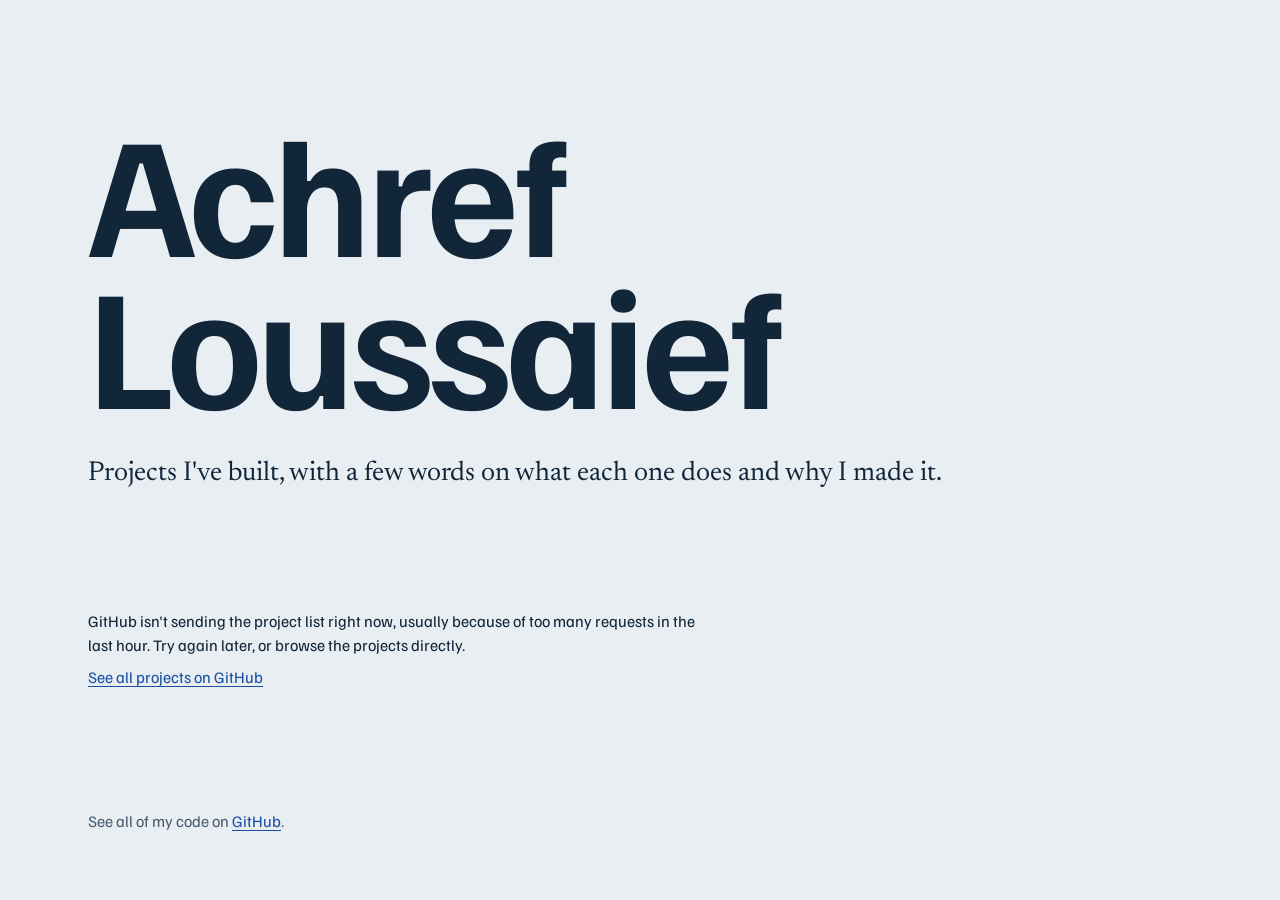
==== index.html @ 9ceb8ac7 "Add files via upload" ====
<!doctype html>
<html lang="en">
<head>
<meta charset="utf-8">
<meta name="viewport" content="width=device-width, initial-scale=1">
<title>Achref Loussaief: projects</title>
<meta name="description" content="Projects by Achref Loussaief, with notes on what each one does.">
<link rel="preconnect" href="https://fonts.googleapis.com">
<link rel="preconnect" href="https://fonts.gstatic.com" crossorigin>
<link href="https://fonts.googleapis.com/css2?family=Familjen+Grotesk:wght@400;500;700&family=Newsreader:ital,opsz,wght@0,6..72,400;1,6..72,400&display=swap" rel="stylesheet">
<style>
  :root {
    color-scheme: light dark;
    --paper: #E8EEF1;
    --ink: #12263A;
    --muted: #4A5D70;
    --line: #C3D0DA;
    --bar: #1F5FBF;
    --link: #1A4FA8;
    --latest: #D9480F;
    --display: "Familjen Grotesk", "Helvetica Neue", Arial, sans-serif;
    --reading: "Newsreader", Georgia, "Times New Roman", serif;
  }
  @media (prefers-color-scheme: dark) {
    :root {
      --paper: #12263A;
      --ink: #E8EEF1;
      --muted: #A9BBCB;
      --line: #2F4660;
      --bar: #7FB0FF;
      --link: #A5C8FF;
      --latest: #FF9A5C;
    }
  }

  * { box-sizing: border-box; }
  html { -webkit-text-size-adjust: 100%; }
  body {
    margin: 0;
    background: var(--paper);
    color: var(--ink);
    font-family: var(--display);
    font-size: 1rem;
    line-height: 1.5;
  }
  a { color: var(--link); text-underline-offset: .18em; }
  a:hover { text-decoration-thickness: 2px; }
  :focus-visible { outline: 3px solid var(--latest); outline-offset: 3px; border-radius: 2px; }

  .page { max-width: 75rem; margin: 0 auto; padding: 0 clamp(1rem, 4vw, 3rem); }

  /* Opening */
  .intro { padding: clamp(3rem, 9vw, 7rem) 0 clamp(2.5rem, 6vw, 4.5rem); }
  h1 {
    margin: 0 0 clamp(1.5rem, 4vw, 2.5rem);
    font-size: clamp(3.5rem, 13.5vw, 11.5rem);
    font-weight: 700;
    line-height: .88;
    letter-spacing: -.025em;
  }
  h1 span { display: block; }
  .lede {
    max-width: 34em;
    margin: 0 0 .75rem;
    font-family: var(--reading);
    font-size: clamp(1.3rem, 2.4vw, 1.7rem);
    line-height: 1.35;
  }
  .summary { margin: 0; color: var(--muted); }

  /* Shared timeline */
  .axis {
    position: sticky;
    top: 0;
    z-index: 2;
    height: 2.25rem;
    background: var(--paper);
    border-bottom: 1px solid var(--ink);
    color: var(--muted);
    font-size: .875rem;
  }
  .axis span { position: absolute; bottom: .35rem; font-variant-numeric: tabular-nums; }
  .axis-title { margin: 0 0 .5rem; font-size: .9375rem; color: var(--muted); }

  /* A project */
  .project { padding-top: clamp(1.75rem, 4vw, 2.75rem); }
  .project-body {
    display: grid;
    grid-template-columns: minmax(0, 5fr) minmax(0, 7fr);
    gap: 1rem clamp(1.5rem, 5vw, 4rem);
    align-items: start;
    margin-bottom: clamp(1.25rem, 3vw, 1.75rem);
  }
  h2 {
    margin: 0 0 .5rem;
    font-size: clamp(1.5rem, 3vw, 2.25rem);
    font-weight: 700;
    line-height: 1.08;
    letter-spacing: -.02em;
    overflow-wrap: anywhere;
  }
  h2 a { color: inherit; text-decoration: none; }
  h2 a:hover { color: var(--link); text-decoration: underline; text-decoration-thickness: 2px; }
  .facts {
    display: flex;
    flex-wrap: wrap;
    gap: .15rem 1rem;
    margin: 0;
    padding: 0;
    list-style: none;
    color: var(--muted);
    font-size: .9375rem;
  }
  .note {
    max-width: 62ch;
    font-family: var(--reading);
    font-size: 1.1875rem;
    line-height: 1.55;
  }
  .note > :first-child { margin-top: 0; }
  .note > :last-child { margin-bottom: 0; }
  .note img { max-width: 100%; height: auto; }

  /* The project's lifespan, drawn on the shared timeline */
  .track { position: relative; height: 1.125rem; border-bottom: 1px solid var(--line); }
  .tick { position: absolute; top: 0; bottom: 0; width: 1px; background: var(--line); }
  .span {
    position: absolute;
    top: .25rem;
    height: .5rem;
    min-width: .5rem;
    border-radius: .25rem;
    background: var(--bar);
    transform-origin: left center;
    animation: draw .9s cubic-bezier(.2, .7, .2, 1) both;
  }
  .span::after {
    content: "";
    position: absolute;
    right: -.0625rem;
    top: -.125rem;
    width: .75rem;
    height: .75rem;
    border-radius: 50%;
    background: var(--latest);
    border: 2px solid var(--paper);
  }
  @keyframes draw { from { transform: scaleX(0); } to { transform: scaleX(1); } }
  @media (prefers-reduced-motion: reduce) { .span { animation: none; } }

  .message { max-width: 38em; padding: 2rem 0; }
  .message p { margin: 0 0 .5rem; }

  footer { padding: clamp(3rem, 7vw, 5rem) 0 2.5rem; color: var(--muted); }
  footer p { margin: 0; }

  @media (max-width: 44rem) {
    .project-body { grid-template-columns: minmax(0, 1fr); }
    .note { font-size: 1.125rem; }
  }
</style>
</head>
<body>

<!--
  ========================================================================
  WRITE YOUR PROJECT EXPLANATIONS HERE
  ========================================================================
  Your repos appear on the page automatically. This list is only for the
  words you want to add. Copy this block inside the template below, once
  per project, and use the repo name exactly as it appears on GitHub:

      <section data-repo="my-repo-name">
        <p>What the project does and why you made it.</p>
        <p>What you learned, or what you'd like to add next.</p>
      </section>

  Projects you explain here appear first, in the order you write them.
  All the others follow, starting with the most recently updated.

  To hide a repo from the page, add this line instead:

      <section data-repo="my-repo-name" data-hide></section>
  ========================================================================
-->
<template id="project-notes">

</template>

<div class="page">
  <header class="intro">
    <!-- Edit your name and introduction here -->
    <h1><span>Achref</span><span>Loussaief</span></h1>
    <p class="lede">Projects I've built, with a few words on what each one does and why I made it.</p>
    <p class="summary" id="summary" aria-live="polite">Loading projects from GitHub…</p>
  </header>

  <main>
    <div id="timeline" hidden>
      <p class="axis-title">Each line runs from the day a project started to its last update, shown by the dot.</p>
      <div class="axis" id="axis" aria-hidden="true"></div>
    </div>
    <div id="projects"></div>
  </main>

  <footer>
    <p>See all of my code on <a href="https://github.com/Achref-LOUSSAIEF">GitHub</a>.</p>
  </footer>
</div>

<script>
  const USERNAME = "Achref-LOUSSAIEF";
  const PROFILE_URL = "https://github.com/" + USERNAME;
  const CACHE_KEY = "repos:" + USERNAME;
  const CACHE_LIFETIME = 60 * 60 * 1000; // GitHub limits how often a visitor can ask, so reuse answers for an hour

  const summary = document.getElementById("summary");
  const list = document.getElementById("projects");

  function el(tag, props, ...children) {
    const node = Object.assign(document.createElement(tag), props || {});
    node.append(...children);
    return node;
  }

  function monthYear(date) {
    return date.toLocaleDateString("en-GB", { month: "short", year: "numeric" });
  }

  function readCache() {
    try { return JSON.parse(localStorage.getItem(CACHE_KEY)); } catch (e) { return null; }
  }

  function writeCache(repos) {
    try { localStorage.setItem(CACHE_KEY, JSON.stringify({ savedAt: Date.now(), repos })); } catch (e) { /* the page works without it */ }
  }

  async function fetchRepos() {
    const repos = [];
    for (let page = 1; ; page++) {
      const response = await fetch(
        "https://api.github.com/users/" + USERNAME + "/repos?per_page=100&sort=pushed&page=" + page,
        { headers: { Accept: "application/vnd.github+json" } }
      );
      if (!response.ok) throw new Error("GitHub responded with " + response.status);
      const batch = await response.json();
      for (const r of batch) {
        repos.push({
          name: r.name,
          description: r.description,
          url: r.html_url,
          homepage: r.homepage,
          language: r.language,
          stars: r.stargazers_count,
          fork: r.fork,
          archived: r.archived,
          created: r.created_at,
          pushed: r.pushed_at
        });
      }
      if (batch.length < 100) return repos;
    }
  }

  async function loadRepos() {
    const cached = readCache();
    if (cached && Date.now() - cached.savedAt < CACHE_LIFETIME) return cached.repos;
    try {
      const repos = await fetchRepos();
      writeCache(repos);
      return repos;
    } catch (error) {
      if (cached) return cached.repos;
      throw error;
    }
  }

  function readNotes() {
    const notes = new Map();
    document.getElementById("project-notes").content.querySelectorAll("[data-repo]").forEach((section) => {
      notes.set(section.dataset.repo.trim().toLowerCase(), section);
    });
    return notes;
  }

  function isWebAddress(value) {
    return /^https?:\/\//i.test(value || "");
  }

  function renderProject(repo, note, range) {
    const facts = el("ul", { className: "facts" });
    const addFact = (...content) => facts.append(el("li", null, ...content));
    if (repo.language) addFact(repo.language);
    if (repo.stars > 0) addFact(repo.stars + (repo.stars === 1 ? " star" : " stars"));
    if (repo.pushed) addFact("Updated " + monthYear(new Date(repo.pushed)));
    if (repo.archived) addFact("Archived");
    if (isWebAddress(repo.homepage)) addFact(el("a", { href: repo.homepage, textContent: "Open live site" }));

    const words = el("div", { className: "note" });
    if (note && note.textContent.trim()) words.append(...Array.from(note.childNodes, (n) => n.cloneNode(true)));
    else if (repo.description) words.append(el("p", { textContent: repo.description }));

    const article = el("article", { className: "project" },
      el("div", { className: "project-body" },
        el("div", null,
          el("h2", null, el("a", { href: repo.url, textContent: repo.name })),
          facts
        ),
        words
      )
    );

    if (range && repo.created && repo.pushed) {
      const start = new Date(repo.created);
      const end = new Date(repo.pushed);
      const track = el("div", { className: "track", role: "img" });
      track.setAttribute("aria-label", "Started " + monthYear(start) + ", last updated " + monthYear(end));
      range.years.forEach((y) => {
        const tick = el("div", { className: "tick" });
        tick.style.left = y.left + "%";
        track.append(tick);
      });
      const span = el("div", { className: "span" });
      span.style.left = range.position(start) + "%";
      span.style.width = Math.max(0, range.position(end) - range.position(start)) + "%";
      track.append(span);
      article.append(track);
    }
    return article;
  }

  function buildRange(repos) {
    const starts = repos.map((r) => new Date(r.created).getTime());
    const firstYear = new Date(Math.min(...starts)).getFullYear();
    const from = new Date(firstYear, 0, 1).getTime();
    const to = Date.now();
    const position = (date) => Math.min(100, Math.max(0, ((date.getTime() - from) / (to - from)) * 100));
    const years = [];
    for (let y = firstYear; y <= new Date(to).getFullYear(); y++) {
      years.push({ year: y, left: position(new Date(y, 0, 1)) });
    }
    return { years, position, firstYear };
  }

  function renderAxis(range) {
    const axis = document.getElementById("axis");
    const step = Math.ceil(range.years.length / 7);
    range.years.forEach((y, i) => {
      if (i % step !== 0 || y.left > 93) return;
      const label = el("span", { textContent: y.year });
      label.style.left = y.left + "%";
      axis.append(label);
    });
    document.getElementById("timeline").hidden = false;
  }

  function showFailure(notes) {
    summary.textContent = "";
    const message = el("div", { className: "message" },
      el("p", { textContent: "GitHub isn't sending the project list right now, usually because of too many requests in the last hour. Try again later, or browse the projects directly." }),
      el("p", null, el("a", { href: PROFILE_URL + "?tab=repositories", textContent: "See all projects on GitHub" }))
    );
    list.append(message);
    notes.forEach((note, key) => {
      if (note.hasAttribute("data-hide")) return;
      const name = note.dataset.repo.trim();
      list.append(renderProject({ name, url: PROFILE_URL + "/" + name }, note, null));
    });
  }

  async function start() {
    const notes = readNotes();
    let repos;
    try {
      repos = await loadRepos();
    } catch (error) {
      console.warn(error);
      showFailure(notes);
      return;
    }

    const ownSite = (USERNAME + ".github.io").toLowerCase();
    const visible = repos.filter((r) => {
      const key = r.name.toLowerCase();
      if (r.fork || key === ownSite) return false;
      const note = notes.get(key);
      return !(note && note.hasAttribute("data-hide"));
    });

    if (!visible.length) {
      summary.textContent = "No public projects yet.";
      return;
    }

    const known = new Set(repos.map((r) => r.name.toLowerCase()));
    notes.forEach((note, key) => {
      if (!known.has(key)) console.warn('No public repo is called "' + note.dataset.repo + '". Check the name in your notes.');
    });

    const order = Array.from(notes.keys());
    const rank = (r) => {
      const i = order.indexOf(r.name.toLowerCase());
      return i === -1 ? order.length : i;
    };
    visible.sort((a, b) => rank(a) - rank(b) || new Date(b.pushed) - new Date(a.pushed));

    const range = buildRange(visible);
    summary.textContent = visible.length + (visible.length === 1 ? " public project" : " public projects") + " on GitHub since " + range.firstYear + ".";
    renderAxis(range);
    visible.forEach((repo) => list.append(renderProject(repo, notes.get(repo.name.toLowerCase()), range)));
  }

  start();
</script>
</body>
</html>
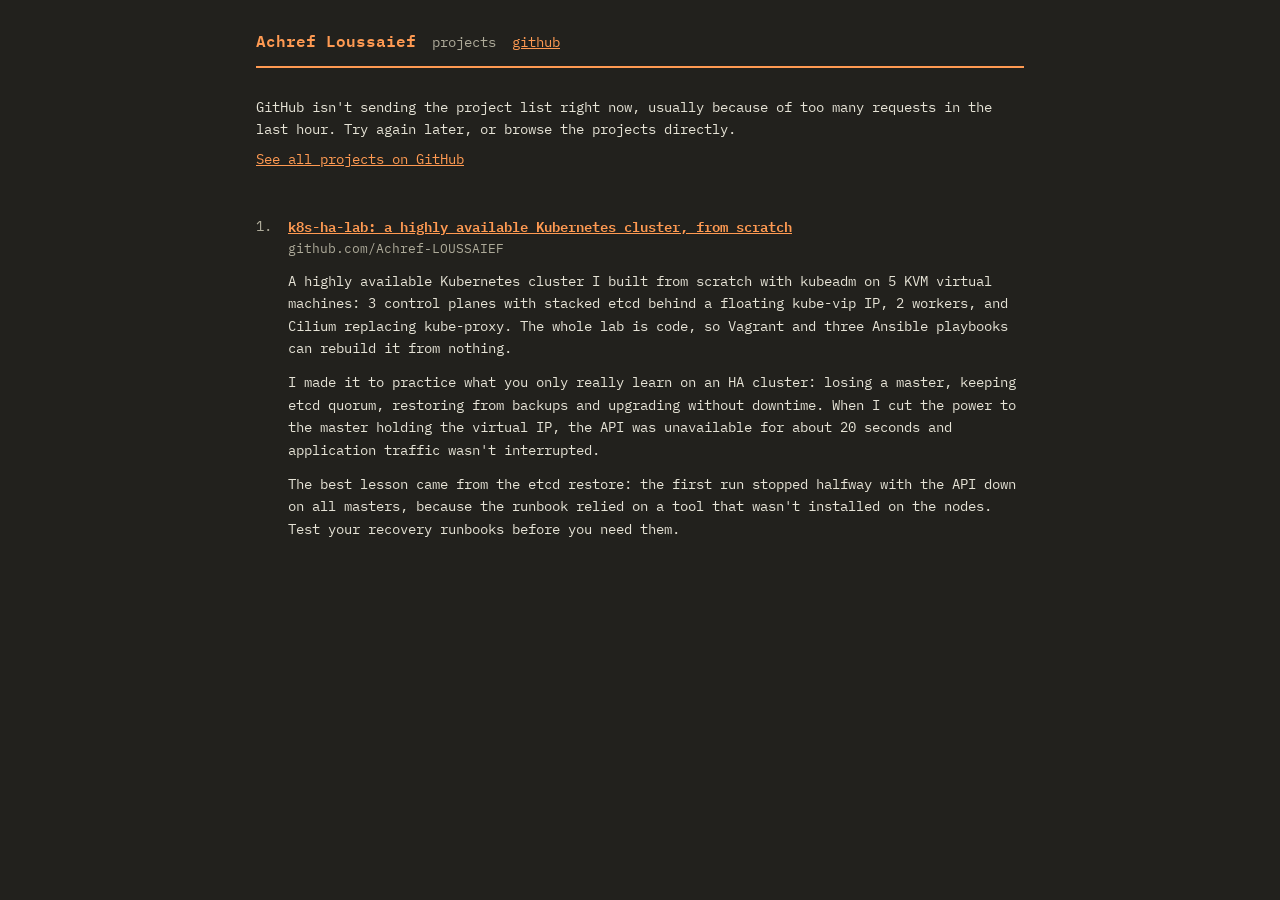
==== commit 17877b45: "Switch to night reader desing" ====
--- a/index.html
+++ b/index.html
@@ -5,32 +5,18 @@
 <meta name="viewport" content="width=device-width, initial-scale=1">
 <title>Achref Loussaief: projects</title>
 <meta name="description" content="Projects by Achref Loussaief, with notes on what each one does.">
+<meta name="theme-color" content="#22211d">
 <link rel="preconnect" href="https://fonts.googleapis.com">
 <link rel="preconnect" href="https://fonts.gstatic.com" crossorigin>
-<link href="https://fonts.googleapis.com/css2?family=Familjen+Grotesk:wght@400;500;700&family=Newsreader:ital,opsz,wght@0,6..72,400;1,6..72,400&display=swap" rel="stylesheet">
+<link href="https://fonts.googleapis.com/css2?family=IBM+Plex+Mono:wght@400;600&display=swap" rel="stylesheet">
 <style>
   :root {
-    color-scheme: light dark;
-    --paper: #E8EEF1;
-    --ink: #12263A;
-    --muted: #4A5D70;
-    --line: #C3D0DA;
-    --bar: #1F5FBF;
-    --link: #1A4FA8;
-    --latest: #D9480F;
-    --display: "Familjen Grotesk", "Helvetica Neue", Arial, sans-serif;
-    --reading: "Newsreader", Georgia, "Times New Roman", serif;
-  }
-  @media (prefers-color-scheme: dark) {
-    :root {
-      --paper: #12263A;
-      --ink: #E8EEF1;
-      --muted: #A9BBCB;
-      --line: #2F4660;
-      --bar: #7FB0FF;
-      --link: #A5C8FF;
-      --latest: #FF9A5C;
-    }
+    color-scheme: dark;
+    --paper: #22211d;
+    --ink: #e6e3d6;
+    --muted: #aeab9a;
+    --orange: #ff9a52;
+    --orange-hover: #ffbd8c;
   }
 
   * { box-sizing: border-box; }
@@ -39,125 +25,43 @@
     margin: 0;
     background: var(--paper);
     color: var(--ink);
-    font-family: var(--display);
-    font-size: 1rem;
-    line-height: 1.5;
-  }
-  a { color: var(--link); text-underline-offset: .18em; }
-  a:hover { text-decoration-thickness: 2px; }
-  :focus-visible { outline: 3px solid var(--latest); outline-offset: 3px; border-radius: 2px; }
-
-  .page { max-width: 75rem; margin: 0 auto; padding: 0 clamp(1rem, 4vw, 3rem); }
-
-  /* Opening */
-  .intro { padding: clamp(3rem, 9vw, 7rem) 0 clamp(2.5rem, 6vw, 4.5rem); }
-  h1 {
-    margin: 0 0 clamp(1.5rem, 4vw, 2.5rem);
-    font-size: clamp(3.5rem, 13.5vw, 11.5rem);
-    font-weight: 700;
-    line-height: .88;
-    letter-spacing: -.025em;
-  }
-  h1 span { display: block; }
-  .lede {
-    max-width: 34em;
-    margin: 0 0 .75rem;
-    font-family: var(--reading);
-    font-size: clamp(1.3rem, 2.4vw, 1.7rem);
-    line-height: 1.35;
-  }
-  .summary { margin: 0; color: var(--muted); }
-
-  /* Shared timeline */
-  .axis {
-    position: sticky;
-    top: 0;
-    z-index: 2;
-    height: 2.25rem;
-    background: var(--paper);
-    border-bottom: 1px solid var(--ink);
-    color: var(--muted);
-    font-size: .875rem;
-  }
-  .axis span { position: absolute; bottom: .35rem; font-variant-numeric: tabular-nums; }
-  .axis-title { margin: 0 0 .5rem; font-size: .9375rem; color: var(--muted); }
-
-  /* A project */
-  .project { padding-top: clamp(1.75rem, 4vw, 2.75rem); }
-  .project-body {
-    display: grid;
-    grid-template-columns: minmax(0, 5fr) minmax(0, 7fr);
-    gap: 1rem clamp(1.5rem, 5vw, 4rem);
-    align-items: start;
-    margin-bottom: clamp(1.25rem, 3vw, 1.75rem);
-  }
-  h2 {
-    margin: 0 0 .5rem;
-    font-size: clamp(1.5rem, 3vw, 2.25rem);
-    font-weight: 700;
-    line-height: 1.08;
-    letter-spacing: -.02em;
-    overflow-wrap: anywhere;
-  }
-  h2 a { color: inherit; text-decoration: none; }
-  h2 a:hover { color: var(--link); text-decoration: underline; text-decoration-thickness: 2px; }
-  .facts {
+    font-family: "IBM Plex Mono", Menlo, Consolas, monospace;
+    font-size: 14px;
+    line-height: 1.6;
+  }
+  a { color: var(--orange); }
+  a:hover { color: var(--orange-hover); }
+  :focus-visible { outline: 2px solid var(--ink); outline-offset: 2px; }
+
+  .page { max-width: 50rem; margin: 0 auto; padding: 28px 16px 40px; }
+
+  header {
     display: flex;
     flex-wrap: wrap;
-    gap: .15rem 1rem;
-    margin: 0;
-    padding: 0;
-    list-style: none;
-    color: var(--muted);
-    font-size: .9375rem;
-  }
-  .note {
-    max-width: 62ch;
-    font-family: var(--reading);
-    font-size: 1.1875rem;
-    line-height: 1.55;
-  }
-  .note > :first-child { margin-top: 0; }
+    align-items: baseline;
+    gap: 4px 16px;
+    padding-bottom: 12px;
+    border-bottom: 2px solid var(--orange);
+  }
+  h1 { margin: 0; font-size: 16px; font-weight: 600; color: var(--orange); }
+  .here { color: var(--muted); }
+
+  #projects { display: flex; flex-direction: column; gap: 36px; padding-top: 28px; }
+  .status { margin: 28px 0 0; color: var(--muted); }
+  .status:empty { display: none; }
+
+  .project { display: grid; grid-template-columns: 2.5ch minmax(0, 1fr); gap: 0 1.5ch; }
+  .rank { color: var(--muted); }
+  h2 { margin: 0; font-size: 14px; font-weight: 600; line-height: 1.5; overflow-wrap: anywhere; }
+  .facts { margin: 2px 0 0; font-size: 12.5px; color: var(--muted); overflow-wrap: anywhere; }
+  .note { margin-top: 12px; }
+  .note:empty { display: none; }
+  .note p { margin: 0 0 12px; }
   .note > :last-child { margin-bottom: 0; }
   .note img { max-width: 100%; height: auto; }
-
-  /* The project's lifespan, drawn on the shared timeline */
-  .track { position: relative; height: 1.125rem; border-bottom: 1px solid var(--line); }
-  .tick { position: absolute; top: 0; bottom: 0; width: 1px; background: var(--line); }
-  .span {
-    position: absolute;
-    top: .25rem;
-    height: .5rem;
-    min-width: .5rem;
-    border-radius: .25rem;
-    background: var(--bar);
-    transform-origin: left center;
-    animation: draw .9s cubic-bezier(.2, .7, .2, 1) both;
-  }
-  .span::after {
-    content: "";
-    position: absolute;
-    right: -.0625rem;
-    top: -.125rem;
-    width: .75rem;
-    height: .75rem;
-    border-radius: 50%;
-    background: var(--latest);
-    border: 2px solid var(--paper);
-  }
-  @keyframes draw { from { transform: scaleX(0); } to { transform: scaleX(1); } }
-  @media (prefers-reduced-motion: reduce) { .span { animation: none; } }
-
-  .message { max-width: 38em; padding: 2rem 0; }
-  .message p { margin: 0 0 .5rem; }
-
-  footer { padding: clamp(3rem, 7vw, 5rem) 0 2.5rem; color: var(--muted); }
-  footer p { margin: 0; }
-
-  @media (max-width: 44rem) {
-    .project-body { grid-template-columns: minmax(0, 1fr); }
-    .note { font-size: 1.125rem; }
-  }
+  .note pre { overflow-x: auto; }
+
+  .message p { margin: 0 0 8px; }
 </style>
 </head>
 <body>
@@ -170,10 +74,12 @@
   words you want to add. Copy this block inside the template below, once
   per project, and use the repo name exactly as it appears on GitHub:
 
-      <section data-repo="my-repo-name">
+      <section data-repo="my-repo-name" data-tagline="one line on what it does">
         <p>What the project does and why you made it.</p>
         <p>What you learned, or what you'd like to add next.</p>
       </section>
+
+  The tagline is optional. It appears after the repo name in the title.
 
   Projects you explain here appear first, in the order you write them.
   All the others follow, starting with the most recently updated.
@@ -185,27 +91,26 @@
 -->
 <template id="project-notes">
 
+  <section data-repo="k8s-ha-lab" data-tagline="a highly available Kubernetes cluster, from scratch">
+    <p>A highly available Kubernetes cluster I built from scratch with kubeadm on 5 KVM virtual machines: 3 control planes with stacked etcd behind a floating kube-vip IP, 2 workers, and Cilium replacing kube-proxy. The whole lab is code, so Vagrant and three Ansible playbooks can rebuild it from nothing.</p>
+    <p>I made it to practice what you only really learn on an HA cluster: losing a master, keeping etcd quorum, restoring from backups and upgrading without downtime. When I cut the power to the master holding the virtual IP, the API was unavailable for about 20 seconds and application traffic wasn't interrupted.</p>
+    <p>The best lesson came from the etcd restore: the first run stopped halfway with the API down on all masters, because the runbook relied on a tool that wasn't installed on the nodes. Test your recovery runbooks before you need them.</p>
+  </section>
+
 </template>
 
 <div class="page">
-  <header class="intro">
-    <!-- Edit your name and introduction here -->
-    <h1><span>Achref</span><span>Loussaief</span></h1>
-    <p class="lede">Projects I've built, with a few words on what each one does and why I made it.</p>
-    <p class="summary" id="summary" aria-live="polite">Loading projects from GitHub…</p>
+  <header>
+    <!-- Edit your name here -->
+    <h1>Achref Loussaief</h1>
+    <span class="here">projects</span>
+    <a href="https://github.com/Achref-LOUSSAIEF">github</a>
   </header>
 
   <main>
-    <div id="timeline" hidden>
-      <p class="axis-title">Each line runs from the day a project started to its last update, shown by the dot.</p>
-      <div class="axis" id="axis" aria-hidden="true"></div>
-    </div>
+    <p class="status" id="status" aria-live="polite">Loading projects from GitHub…</p>
     <div id="projects"></div>
   </main>
-
-  <footer>
-    <p>See all of my code on <a href="https://github.com/Achref-LOUSSAIEF">GitHub</a>.</p>
-  </footer>
 </div>
 
 <script>
@@ -214,7 +119,7 @@
   const CACHE_KEY = "repos:" + USERNAME;
   const CACHE_LIFETIME = 60 * 60 * 1000; // GitHub limits how often a visitor can ask, so reuse answers for an hour
 
-  const summary = document.getElementById("summary");
+  const status = document.getElementById("status");
   const list = document.getElementById("projects");
 
   function el(tag, props, ...children) {
@@ -224,7 +129,7 @@
   }
 
   function monthYear(date) {
-    return date.toLocaleDateString("en-GB", { month: "short", year: "numeric" });
+    return date.toLocaleDateString("en-US", { month: "short", year: "numeric" });
   }
 
   function readCache() {
@@ -254,7 +159,6 @@
           stars: r.stargazers_count,
           fork: r.fork,
           archived: r.archived,
-          created: r.created_at,
           pushed: r.pushed_at
         });
       }
@@ -287,84 +191,47 @@
     return /^https?:\/\//i.test(value || "");
   }
 
-  function renderProject(repo, note, range) {
-    const facts = el("ul", { className: "facts" });
-    const addFact = (...content) => facts.append(el("li", null, ...content));
-    if (repo.language) addFact(repo.language);
-    if (repo.stars > 0) addFact(repo.stars + (repo.stars === 1 ? " star" : " stars"));
-    if (repo.pushed) addFact("Updated " + monthYear(new Date(repo.pushed)));
-    if (repo.archived) addFact("Archived");
-    if (isWebAddress(repo.homepage)) addFact(el("a", { href: repo.homepage, textContent: "Open live site" }));
+  function renderProject(repo, note, position) {
+    const hasWords = note && note.textContent.trim();
+    const tagline = note && note.dataset.tagline ? note.dataset.tagline.trim() : "";
+    const title = tagline ? repo.name + ": " + tagline : repo.name;
+
+    // Facts are separated by " | ", and a link can be one of them
+    const facts = el("p", { className: "facts" });
+    const parts = [];
+    if (repo.pushed) parts.push("updated " + monthYear(new Date(repo.pushed)));
+    if (repo.language) parts.push(repo.language);
+    if (repo.stars > 0) parts.push(repo.stars + (repo.stars === 1 ? " star" : " stars"));
+    if (repo.archived) parts.push("archived");
+    parts.push("github.com/" + USERNAME);
+    if (isWebAddress(repo.homepage)) parts.push(el("a", { href: repo.homepage, textContent: "live site" }));
+    parts.forEach((part, i) => facts.append(i ? " | " : "", part));
 
     const words = el("div", { className: "note" });
-    if (note && note.textContent.trim()) words.append(...Array.from(note.childNodes, (n) => n.cloneNode(true)));
+    if (hasWords) words.append(...Array.from(note.childNodes, (n) => n.cloneNode(true)));
     else if (repo.description) words.append(el("p", { textContent: repo.description }));
 
-    const article = el("article", { className: "project" },
-      el("div", { className: "project-body" },
-        el("div", null,
-          el("h2", null, el("a", { href: repo.url, textContent: repo.name })),
-          facts
-        ),
+    return el("article", { className: "project" },
+      el("span", { className: "rank", textContent: position + "." }),
+      el("div", null,
+        el("h2", null, el("a", { href: repo.url, textContent: title })),
+        facts,
         words
       )
     );
-
-    if (range && repo.created && repo.pushed) {
-      const start = new Date(repo.created);
-      const end = new Date(repo.pushed);
-      const track = el("div", { className: "track", role: "img" });
-      track.setAttribute("aria-label", "Started " + monthYear(start) + ", last updated " + monthYear(end));
-      range.years.forEach((y) => {
-        const tick = el("div", { className: "tick" });
-        tick.style.left = y.left + "%";
-        track.append(tick);
-      });
-      const span = el("div", { className: "span" });
-      span.style.left = range.position(start) + "%";
-      span.style.width = Math.max(0, range.position(end) - range.position(start)) + "%";
-      track.append(span);
-      article.append(track);
-    }
-    return article;
-  }
-
-  function buildRange(repos) {
-    const starts = repos.map((r) => new Date(r.created).getTime());
-    const firstYear = new Date(Math.min(...starts)).getFullYear();
-    const from = new Date(firstYear, 0, 1).getTime();
-    const to = Date.now();
-    const position = (date) => Math.min(100, Math.max(0, ((date.getTime() - from) / (to - from)) * 100));
-    const years = [];
-    for (let y = firstYear; y <= new Date(to).getFullYear(); y++) {
-      years.push({ year: y, left: position(new Date(y, 0, 1)) });
-    }
-    return { years, position, firstYear };
-  }
-
-  function renderAxis(range) {
-    const axis = document.getElementById("axis");
-    const step = Math.ceil(range.years.length / 7);
-    range.years.forEach((y, i) => {
-      if (i % step !== 0 || y.left > 93) return;
-      const label = el("span", { textContent: y.year });
-      label.style.left = y.left + "%";
-      axis.append(label);
-    });
-    document.getElementById("timeline").hidden = false;
   }
 
   function showFailure(notes) {
-    summary.textContent = "";
-    const message = el("div", { className: "message" },
+    status.textContent = "";
+    list.append(el("div", { className: "message" },
       el("p", { textContent: "GitHub isn't sending the project list right now, usually because of too many requests in the last hour. Try again later, or browse the projects directly." }),
       el("p", null, el("a", { href: PROFILE_URL + "?tab=repositories", textContent: "See all projects on GitHub" }))
-    );
-    list.append(message);
-    notes.forEach((note, key) => {
+    ));
+    let position = 1;
+    notes.forEach((note) => {
       if (note.hasAttribute("data-hide")) return;
       const name = note.dataset.repo.trim();
-      list.append(renderProject({ name, url: PROFILE_URL + "/" + name }, note, null));
+      list.append(renderProject({ name, url: PROFILE_URL + "/" + name }, note, position++));
     });
   }
 
@@ -388,7 +255,7 @@
     });
 
     if (!visible.length) {
-      summary.textContent = "No public projects yet.";
+      status.textContent = "No public projects yet.";
       return;
     }
 
@@ -404,13 +271,11 @@
     };
     visible.sort((a, b) => rank(a) - rank(b) || new Date(b.pushed) - new Date(a.pushed));
 
-    const range = buildRange(visible);
-    summary.textContent = visible.length + (visible.length === 1 ? " public project" : " public projects") + " on GitHub since " + range.firstYear + ".";
-    renderAxis(range);
-    visible.forEach((repo) => list.append(renderProject(repo, notes.get(repo.name.toLowerCase()), range)));
+    status.textContent = "";
+    visible.forEach((repo, i) => list.append(renderProject(repo, notes.get(repo.name.toLowerCase()), i + 1)));
   }
 
   start();
 </script>
 </body>
-</html>
+</html>
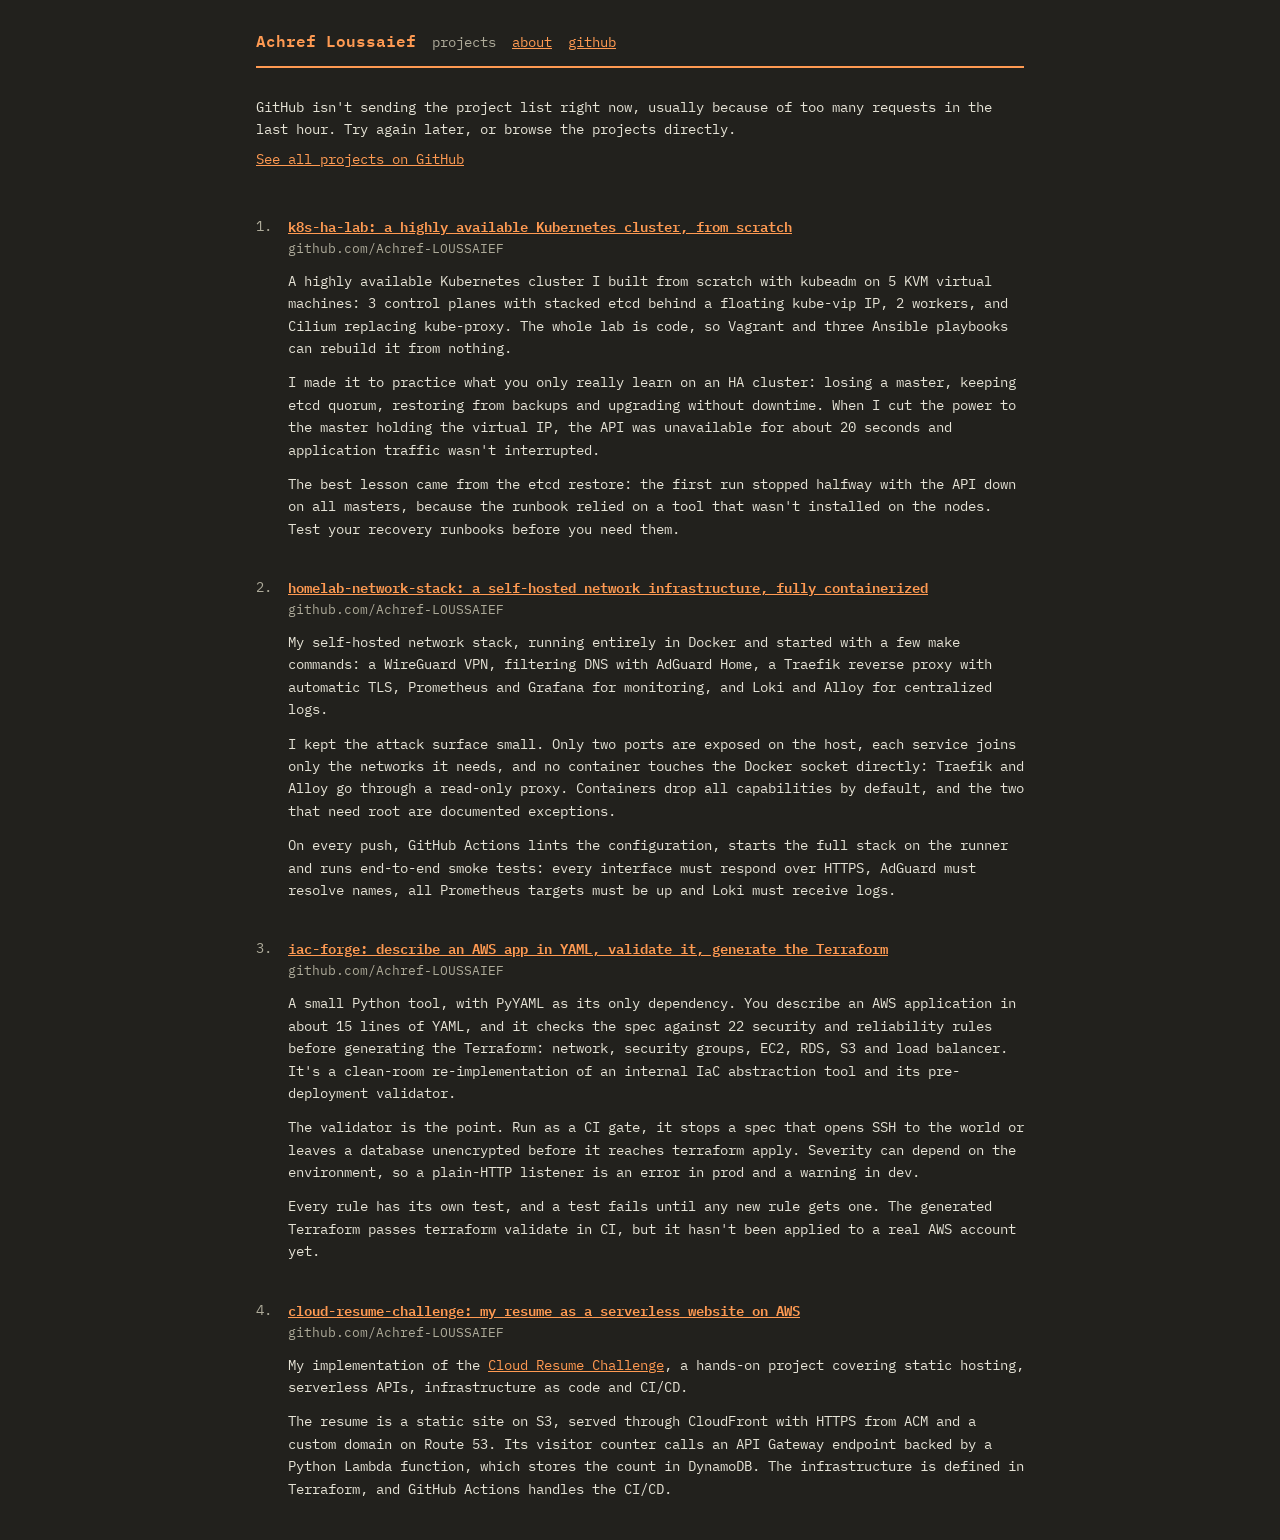
==== commit d4d85b82: "Add about page and project explanations" ====
--- a/index.html
+++ b/index.html
@@ -9,60 +9,7 @@
 <link rel="preconnect" href="https://fonts.googleapis.com">
 <link rel="preconnect" href="https://fonts.gstatic.com" crossorigin>
 <link href="https://fonts.googleapis.com/css2?family=IBM+Plex+Mono:wght@400;600&display=swap" rel="stylesheet">
-<style>
-  :root {
-    color-scheme: dark;
-    --paper: #22211d;
-    --ink: #e6e3d6;
-    --muted: #aeab9a;
-    --orange: #ff9a52;
-    --orange-hover: #ffbd8c;
-  }
-
-  * { box-sizing: border-box; }
-  html { -webkit-text-size-adjust: 100%; }
-  body {
-    margin: 0;
-    background: var(--paper);
-    color: var(--ink);
-    font-family: "IBM Plex Mono", Menlo, Consolas, monospace;
-    font-size: 14px;
-    line-height: 1.6;
-  }
-  a { color: var(--orange); }
-  a:hover { color: var(--orange-hover); }
-  :focus-visible { outline: 2px solid var(--ink); outline-offset: 2px; }
-
-  .page { max-width: 50rem; margin: 0 auto; padding: 28px 16px 40px; }
-
-  header {
-    display: flex;
-    flex-wrap: wrap;
-    align-items: baseline;
-    gap: 4px 16px;
-    padding-bottom: 12px;
-    border-bottom: 2px solid var(--orange);
-  }
-  h1 { margin: 0; font-size: 16px; font-weight: 600; color: var(--orange); }
-  .here { color: var(--muted); }
-
-  #projects { display: flex; flex-direction: column; gap: 36px; padding-top: 28px; }
-  .status { margin: 28px 0 0; color: var(--muted); }
-  .status:empty { display: none; }
-
-  .project { display: grid; grid-template-columns: 2.5ch minmax(0, 1fr); gap: 0 1.5ch; }
-  .rank { color: var(--muted); }
-  h2 { margin: 0; font-size: 14px; font-weight: 600; line-height: 1.5; overflow-wrap: anywhere; }
-  .facts { margin: 2px 0 0; font-size: 12.5px; color: var(--muted); overflow-wrap: anywhere; }
-  .note { margin-top: 12px; }
-  .note:empty { display: none; }
-  .note p { margin: 0 0 12px; }
-  .note > :last-child { margin-bottom: 0; }
-  .note img { max-width: 100%; height: auto; }
-  .note pre { overflow-x: auto; }
-
-  .message p { margin: 0 0 8px; }
-</style>
+<link rel="stylesheet" href="style.css">
 </head>
 <body>
 
@@ -97,13 +44,39 @@
     <p>The best lesson came from the etcd restore: the first run stopped halfway with the API down on all masters, because the runbook relied on a tool that wasn't installed on the nodes. Test your recovery runbooks before you need them.</p>
   </section>
 
+  <section data-repo="homelab-network-stack" data-tagline="a self-hosted network infrastructure, fully containerized">
+    <p>My self-hosted network stack, running entirely in Docker and started with a few make commands: a WireGuard VPN, filtering DNS with AdGuard Home, a Traefik reverse proxy with automatic TLS, Prometheus and Grafana for monitoring, and Loki and Alloy for centralized logs.</p>
+    <p>I kept the attack surface small. Only two ports are exposed on the host, each service joins only the networks it needs, and no container touches the Docker socket directly: Traefik and Alloy go through a read-only proxy. Containers drop all capabilities by default, and the two that need root are documented exceptions.</p>
+    <p>On every push, GitHub Actions lints the configuration, starts the full stack on the runner and runs end-to-end smoke tests: every interface must respond over HTTPS, AdGuard must resolve names, all Prometheus targets must be up and Loki must receive logs.</p>
+  </section>
+
+  <section data-repo="iac-forge" data-tagline="describe an AWS app in YAML, validate it, generate the Terraform">
+    <p>A small Python tool, with PyYAML as its only dependency. You describe an AWS application in about 15 lines of YAML, and it checks the spec against 22 security and reliability rules before generating the Terraform: network, security groups, EC2, RDS, S3 and load balancer. It's a clean-room re-implementation of an internal IaC abstraction tool and its pre-deployment validator.</p>
+    <p>The validator is the point. Run as a CI gate, it stops a spec that opens SSH to the world or leaves a database unencrypted before it reaches terraform apply. Severity can depend on the environment, so a plain-HTTP listener is an error in prod and a warning in dev.</p>
+    <p>Every rule has its own test, and a test fails until any new rule gets one. The generated Terraform passes terraform validate in CI, but it hasn't been applied to a real AWS account yet.</p>
+  </section>
+
+  <section data-repo="cloud-resume-challenge" data-tagline="my resume as a serverless website on AWS">
+    <p>My implementation of the <a href="https://cloudresumechallenge.dev/docs/the-challenge/aws/">Cloud Resume Challenge</a>, a hands-on project covering static hosting, serverless APIs, infrastructure as code and CI/CD.</p>
+    <p>The resume is a static site on S3, served through CloudFront with HTTPS from ACM and a custom domain on Route 53. Its visitor counter calls an API Gateway endpoint backed by a Python Lambda function, which stores the count in DynamoDB. The infrastructure is defined in Terraform, and GitHub Actions handles the CI/CD.</p>
+  </section>
+
+  <!-- AZURE PROJECT: replace AZURE-REPO-NAME with the repo's exact name, then delete this comment's start and end lines so the section below becomes active. Start of block:
+  <section data-repo="AZURE-REPO-NAME" data-tagline="a self-managed Kubernetes cluster on Azure VMs">
+    <p>A self-managed Kubernetes cluster on Azure virtual machines, rather than a managed AKS service. Terraform provisions the infrastructure, cloud-init prepares a control plane and a worker on first boot, and a setup script bootstraps the cluster with kubeadm, using a fresh join token instead of a hardcoded secret.</p>
+    <p>Calico handles pod networking and network policy, and cloud-provider-azure lets Kubernetes manage Azure resources such as load balancers and route tables. The project was inspired by <a href="https://medium.com/@nabil.abdi/managed-identity-for-self-managed-kubernetes-cluster-in-azure-1f0511d6a527">this article on managed identity for self-managed clusters</a>.</p>
+    <p>It's built for learning and development. The README lists what to change before production, such as restricting SSH and API access and using Azure Managed Identity instead of client secrets.</p>
+  </section>
+  End of block -->
+
 </template>
 
 <div class="page">
   <header>
     <!-- Edit your name here -->
     <h1>Achref Loussaief</h1>
-    <span class="here">projects</span>
+    <span class="here" aria-current="page">projects</span>
+    <a href="about.html">about</a>
     <a href="https://github.com/Achref-LOUSSAIEF">github</a>
   </header>
 
@@ -278,4 +251,4 @@
   start();
 </script>
 </body>
-</html>+</html>
--- a/style.css
+++ b/style.css
@@ -0,0 +1,60 @@
+:root {
+  color-scheme: dark;
+  --paper: #22211d;
+  --ink: #e6e3d6;
+  --muted: #aeab9a;
+  --orange: #ff9a52;
+  --orange-hover: #ffbd8c;
+}
+
+* { box-sizing: border-box; }
+html { -webkit-text-size-adjust: 100%; }
+body {
+  margin: 0;
+  background: var(--paper);
+  color: var(--ink);
+  font-family: "IBM Plex Mono", Menlo, Consolas, monospace;
+  font-size: 14px;
+  line-height: 1.6;
+}
+a { color: var(--orange); }
+a:hover { color: var(--orange-hover); }
+:focus-visible { outline: 2px solid var(--ink); outline-offset: 2px; }
+
+.page { max-width: 50rem; margin: 0 auto; padding: 28px 16px 40px; }
+
+header {
+  display: flex;
+  flex-wrap: wrap;
+  align-items: baseline;
+  gap: 4px 16px;
+  padding-bottom: 12px;
+  border-bottom: 2px solid var(--orange);
+}
+h1 { margin: 0; font-size: 16px; font-weight: 600; color: var(--orange); }
+.here { color: var(--muted); }
+
+#projects { display: flex; flex-direction: column; gap: 36px; padding-top: 28px; }
+.status { margin: 28px 0 0; color: var(--muted); }
+.status:empty { display: none; }
+
+.project { display: grid; grid-template-columns: 2.5ch minmax(0, 1fr); gap: 0 1.5ch; }
+.rank { color: var(--muted); }
+h2 { margin: 0; font-size: 14px; font-weight: 600; line-height: 1.5; overflow-wrap: anywhere; }
+.facts { margin: 2px 0 0; font-size: 12.5px; color: var(--muted); overflow-wrap: anywhere; }
+.note { margin-top: 12px; }
+.note:empty { display: none; }
+.note p { margin: 0 0 12px; }
+.note > :last-child { margin-bottom: 0; }
+.note img { max-width: 100%; height: auto; }
+.note pre { overflow-x: auto; }
+
+.message p { margin: 0 0 8px; }
+
+.about { padding-top: 28px; }
+.about h2 { color: var(--orange); margin: 28px 0 8px; }
+.about h2:first-child { margin-top: 0; }
+.about p { margin: 0 0 12px; }
+.about ul { margin: 0; padding: 0; list-style: none; }
+.about li { margin-bottom: 4px; }
+.about img { max-width: 100%; height: auto; }
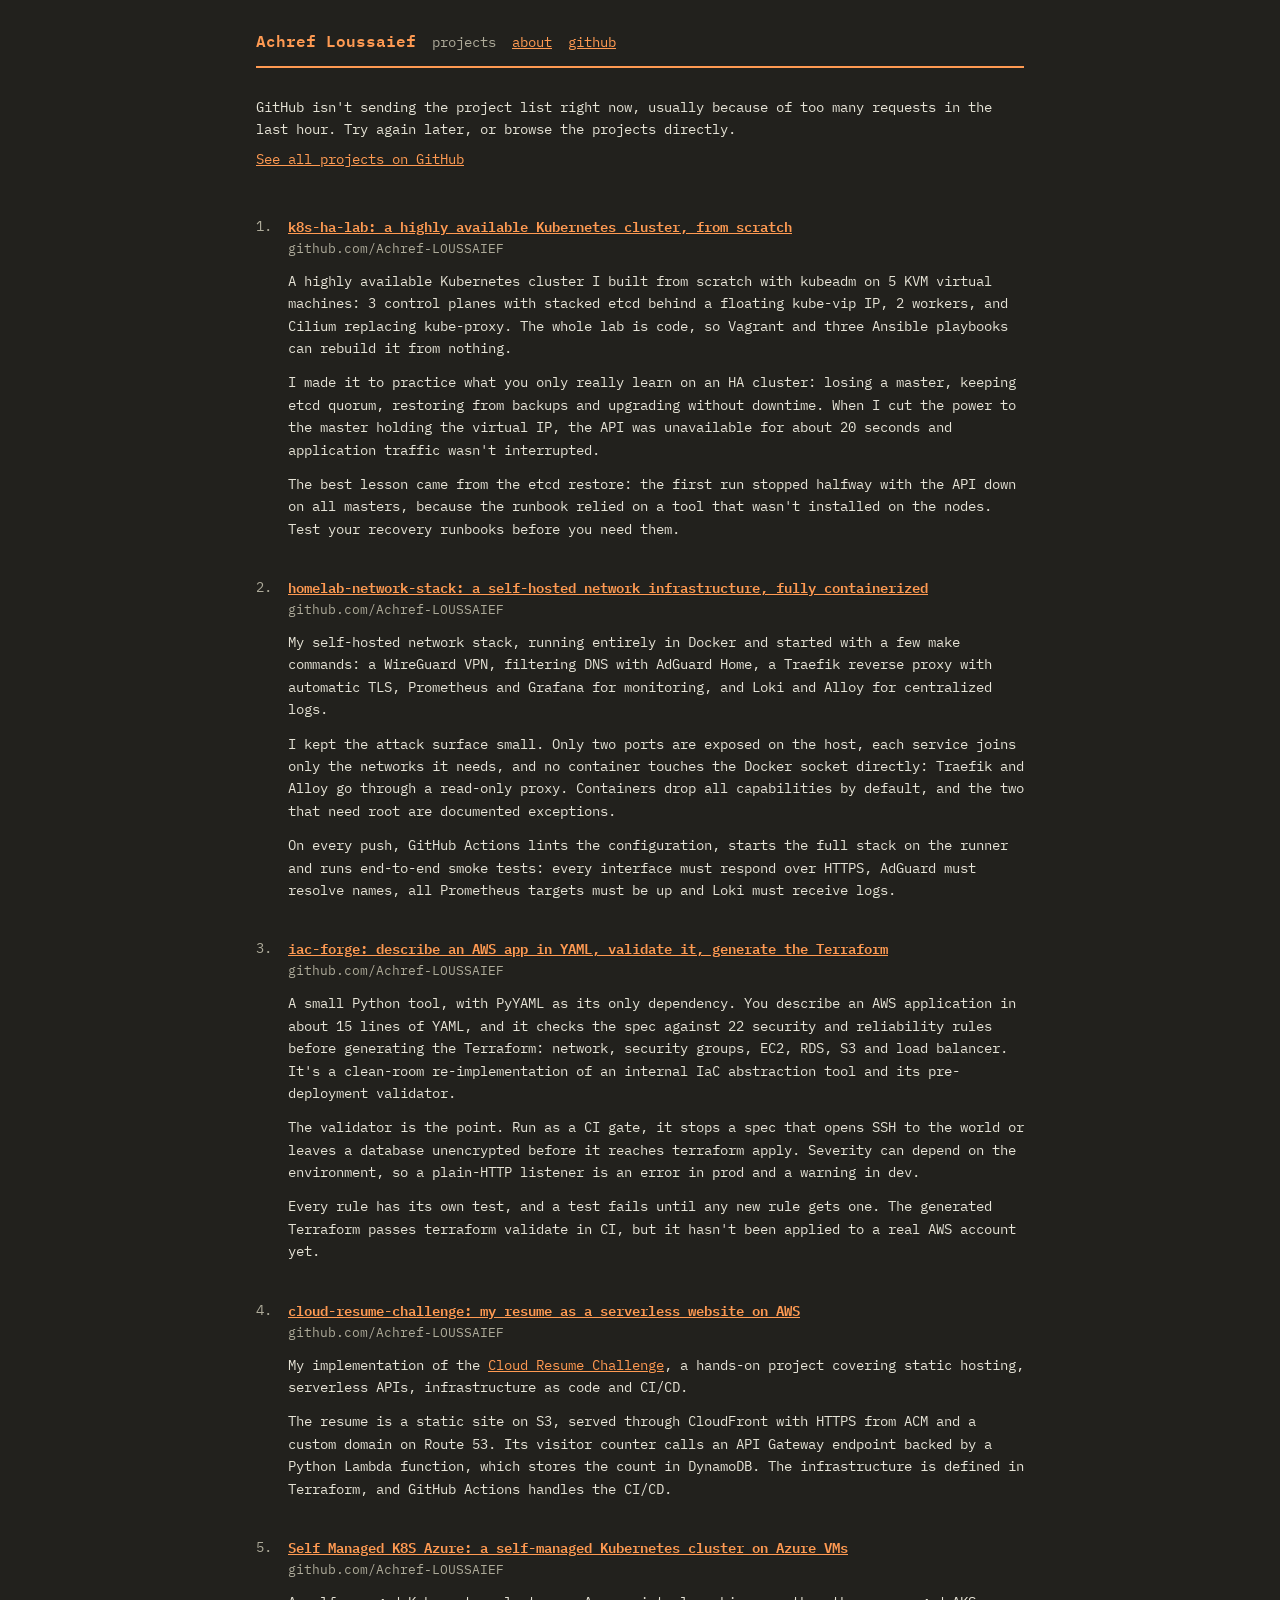
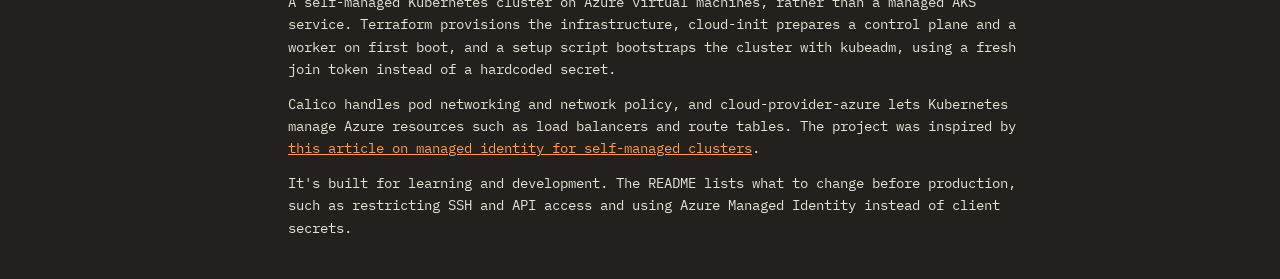
==== commit cea8e1e5: "Add Azure project explanation" ====
--- a/index.html
+++ b/index.html
@@ -61,13 +61,11 @@
     <p>The resume is a static site on S3, served through CloudFront with HTTPS from ACM and a custom domain on Route 53. Its visitor counter calls an API Gateway endpoint backed by a Python Lambda function, which stores the count in DynamoDB. The infrastructure is defined in Terraform, and GitHub Actions handles the CI/CD.</p>
   </section>
 
-  <!-- AZURE PROJECT: replace AZURE-REPO-NAME with the repo's exact name, then delete this comment's start and end lines so the section below becomes active. Start of block:
-  <section data-repo="AZURE-REPO-NAME" data-tagline="a self-managed Kubernetes cluster on Azure VMs">
+  <section data-repo="Self_Managed_K8S_Azure" data-tagline="a self-managed Kubernetes cluster on Azure VMs">
     <p>A self-managed Kubernetes cluster on Azure virtual machines, rather than a managed AKS service. Terraform provisions the infrastructure, cloud-init prepares a control plane and a worker on first boot, and a setup script bootstraps the cluster with kubeadm, using a fresh join token instead of a hardcoded secret.</p>
     <p>Calico handles pod networking and network policy, and cloud-provider-azure lets Kubernetes manage Azure resources such as load balancers and route tables. The project was inspired by <a href="https://medium.com/@nabil.abdi/managed-identity-for-self-managed-kubernetes-cluster-in-azure-1f0511d6a527">this article on managed identity for self-managed clusters</a>.</p>
     <p>It's built for learning and development. The README lists what to change before production, such as restricting SSH and API access and using Azure Managed Identity instead of client secrets.</p>
   </section>
-  End of block -->
 
 </template>
 
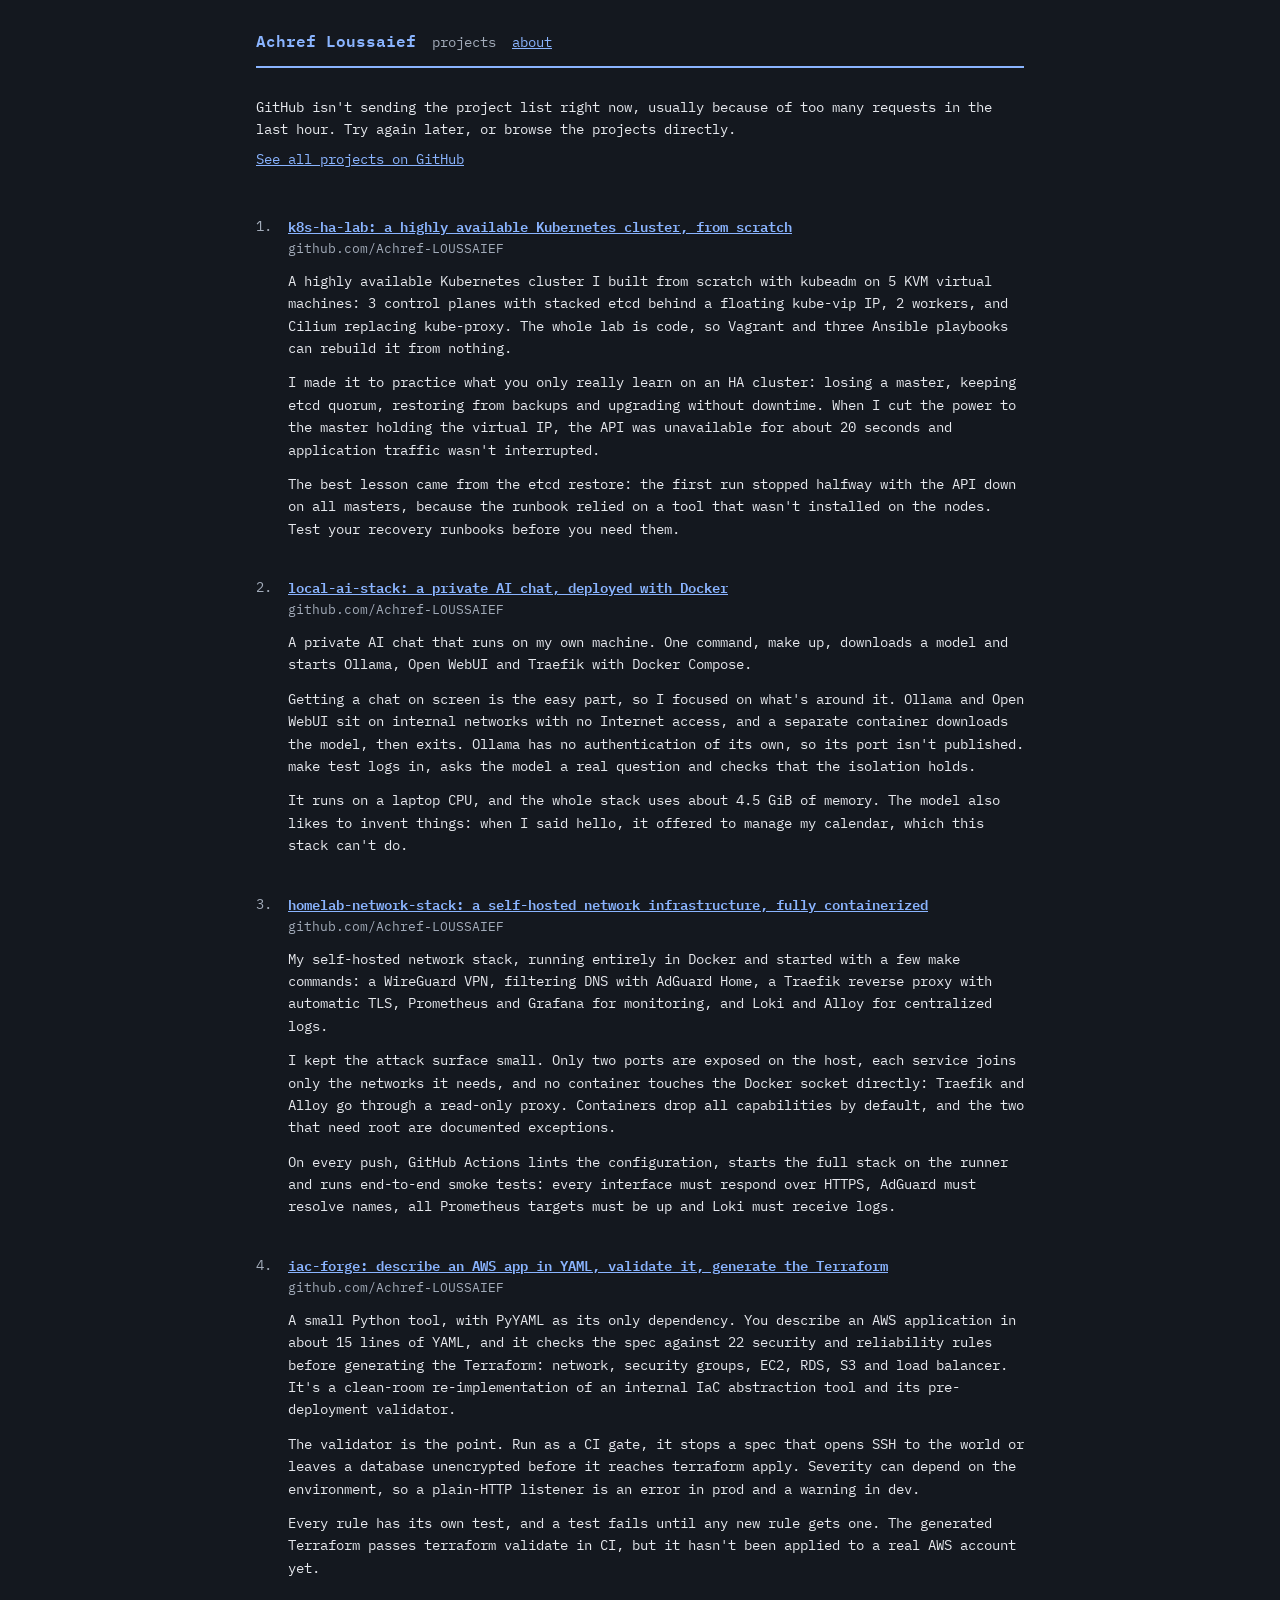
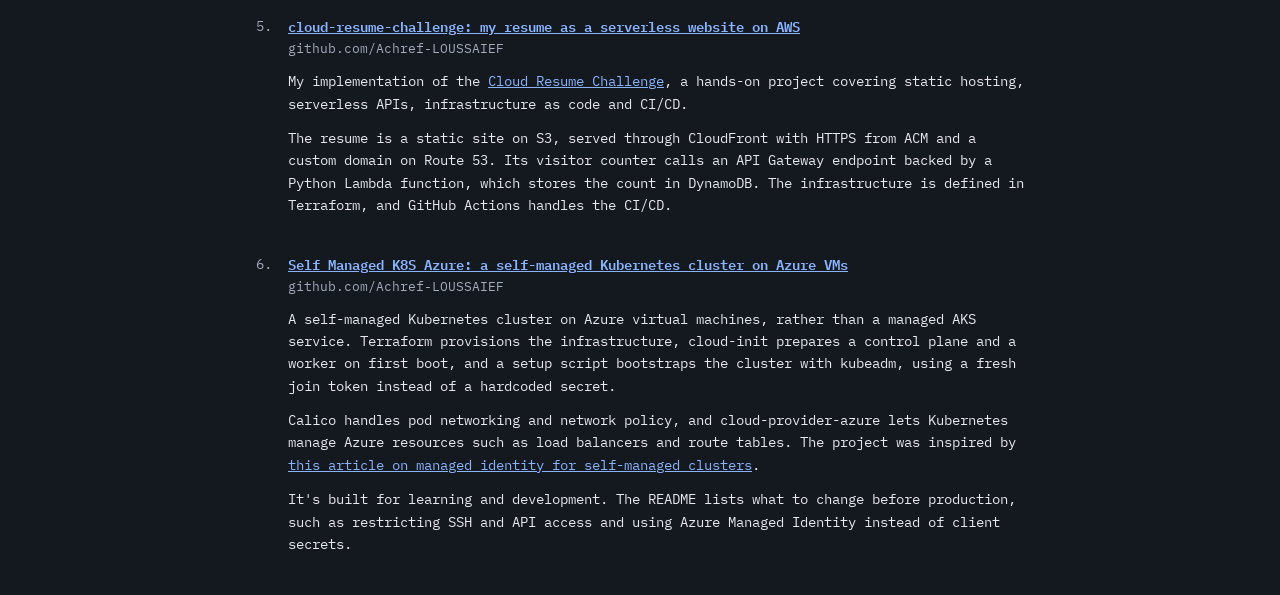
==== commit 87c68eea: "Add local-ai-stack and switch to a blue dark theme" ====
--- a/index.html
+++ b/index.html
@@ -5,7 +5,7 @@
 <meta name="viewport" content="width=device-width, initial-scale=1">
 <title>Achref Loussaief: projects</title>
 <meta name="description" content="Projects by Achref Loussaief, with notes on what each one does.">
-<meta name="theme-color" content="#22211d">
+<meta name="theme-color" content="#14181f">
 <link rel="preconnect" href="https://fonts.googleapis.com">
 <link rel="preconnect" href="https://fonts.gstatic.com" crossorigin>
 <link href="https://fonts.googleapis.com/css2?family=IBM+Plex+Mono:wght@400;600&display=swap" rel="stylesheet">
@@ -44,6 +44,12 @@
     <p>The best lesson came from the etcd restore: the first run stopped halfway with the API down on all masters, because the runbook relied on a tool that wasn't installed on the nodes. Test your recovery runbooks before you need them.</p>
   </section>
 
+  <section data-repo="local-ai-stack" data-tagline="a private AI chat, deployed with Docker">
+    <p>A private AI chat that runs on my own machine. One command, make up, downloads a model and starts Ollama, Open WebUI and Traefik with Docker Compose.</p>
+    <p>Getting a chat on screen is the easy part, so I focused on what's around it. Ollama and Open WebUI sit on internal networks with no Internet access, and a separate container downloads the model, then exits. Ollama has no authentication of its own, so its port isn't published. make test logs in, asks the model a real question and checks that the isolation holds.</p>
+    <p>It runs on a laptop CPU, and the whole stack uses about 4.5 GiB of memory. The model also likes to invent things: when I said hello, it offered to manage my calendar, which this stack can't do.</p>
+  </section>
+
   <section data-repo="homelab-network-stack" data-tagline="a self-hosted network infrastructure, fully containerized">
     <p>My self-hosted network stack, running entirely in Docker and started with a few make commands: a WireGuard VPN, filtering DNS with AdGuard Home, a Traefik reverse proxy with automatic TLS, Prometheus and Grafana for monitoring, and Loki and Alloy for centralized logs.</p>
     <p>I kept the attack surface small. Only two ports are exposed on the host, each service joins only the networks it needs, and no container touches the Docker socket directly: Traefik and Alloy go through a read-only proxy. Containers drop all capabilities by default, and the two that need root are documented exceptions.</p>
@@ -75,7 +81,6 @@
     <h1>Achref Loussaief</h1>
     <span class="here" aria-current="page">projects</span>
     <a href="about.html">about</a>
-    <a href="https://github.com/Achref-LOUSSAIEF">github</a>
   </header>
 
   <main>
--- a/style.css
+++ b/style.css
@@ -1,10 +1,10 @@
 :root {
   color-scheme: dark;
-  --paper: #22211d;
-  --ink: #e6e3d6;
-  --muted: #aeab9a;
-  --orange: #ff9a52;
-  --orange-hover: #ffbd8c;
+  --paper: #14181f;
+  --ink: #e7e9ee;
+  --muted: #a3acba;
+  --accent: #8ab4ff;
+  --accent-hover: #b9d2ff;
 }
 
 * { box-sizing: border-box; }
@@ -17,8 +17,8 @@
   font-size: 14px;
   line-height: 1.6;
 }
-a { color: var(--orange); }
-a:hover { color: var(--orange-hover); }
+a { color: var(--accent); }
+a:hover { color: var(--accent-hover); }
 :focus-visible { outline: 2px solid var(--ink); outline-offset: 2px; }
 
 .page { max-width: 50rem; margin: 0 auto; padding: 28px 16px 40px; }
@@ -29,9 +29,9 @@
   align-items: baseline;
   gap: 4px 16px;
   padding-bottom: 12px;
-  border-bottom: 2px solid var(--orange);
+  border-bottom: 2px solid var(--accent);
 }
-h1 { margin: 0; font-size: 16px; font-weight: 600; color: var(--orange); }
+h1 { margin: 0; font-size: 16px; font-weight: 600; color: var(--accent); }
 .here { color: var(--muted); }
 
 #projects { display: flex; flex-direction: column; gap: 36px; padding-top: 28px; }
@@ -52,7 +52,7 @@
 .message p { margin: 0 0 8px; }
 
 .about { padding-top: 28px; }
-.about h2 { color: var(--orange); margin: 28px 0 8px; }
+.about h2 { color: var(--accent); margin: 28px 0 8px; }
 .about h2:first-child { margin-top: 0; }
 .about p { margin: 0 0 12px; }
 .about ul { margin: 0; padding: 0; list-style: none; }
